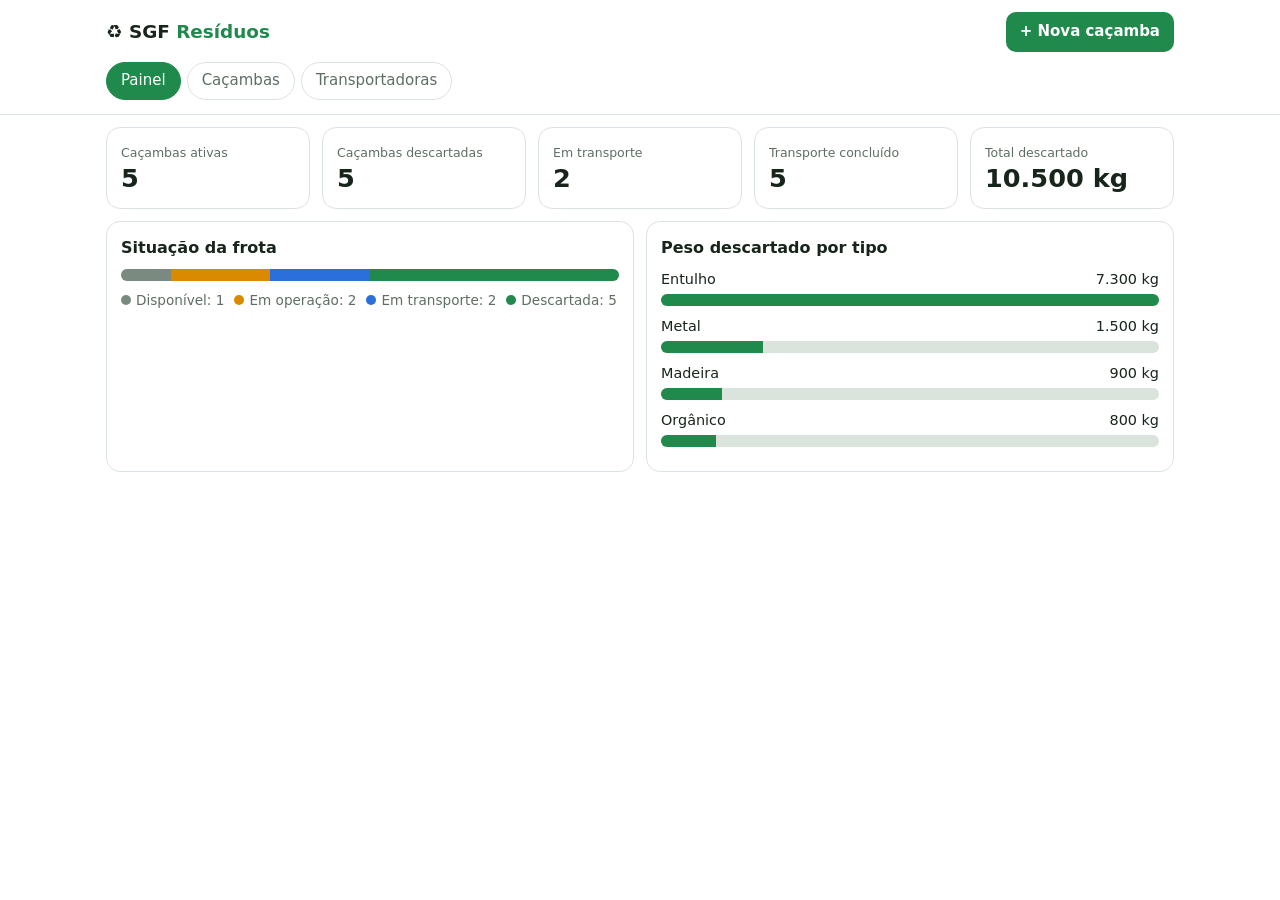
==== index.html @ 96d8da7a "Rename index_html to index.html" ====
<!DOCTYPE html>
<html lang="pt-BR">
<head>
<meta charset="UTF-8">
<meta name="viewport" content="width=device-width, initial-scale=1, viewport-fit=cover">
<title>SGF Resíduos – Rastreio e Descarte</title>
<style>
:root{--bg:#ffffff;color-scheme:light;--card:#fff;--tx:#17251b;--mu:#5d6f62;--bd:#dbe4dc;--pr:#1f8a4c;--pr2:#f1f3f2;--wa:#d98a00;--in:#2a6fdb;--er:#c0392b;--gr:#7b8a80;
box-sizing:border-box;padding-top:env(safe-area-inset-top,0px);padding-bottom:env(safe-area-inset-bottom,0px)}
html{scroll-padding-top:env(safe-area-inset-top,0px)}
*{box-sizing:border-box}
body{margin:0;background:var(--bg);color:var(--tx);font:15px/1.45 system-ui,-apple-system,"Segoe UI",Roboto,sans-serif}
header{position:sticky;top:env(safe-area-inset-top,0px);z-index:5;background:var(--bg);border-bottom:1px solid var(--bd)}
.wrap{max-width:1100px;margin:0 auto;padding:12px 16px}
.top{display:flex;align-items:center;justify-content:space-between;gap:8px}
h1{font-size:1.15rem;margin:0}h1 span{color:var(--pr)}
h2{font-size:1rem;margin:0 0 10px}
nav{display:flex;gap:6px;overflow-x:auto;margin-top:10px;padding-bottom:2px}
nav button{white-space:nowrap;background:none;border:1px solid var(--bd);color:var(--mu);padding:7px 14px;border-radius:99px;cursor:pointer;font:inherit}
nav button.on{background:var(--pr);border-color:var(--pr);color:#fff}
button,input,select{font:inherit;color:inherit}
.btn{background:var(--pr);color:#fff;border:0;padding:9px 14px;border-radius:10px;cursor:pointer;font-weight:600}
.btn.sec{background:var(--pr2);color:var(--pr)}
.btn.sm{padding:6px 10px;font-size:.85rem}
.grid{display:grid;gap:12px}
.kpis{grid-template-columns:repeat(auto-fit,minmax(150px,1fr))}
.card{background:var(--card);border:1px solid var(--bd);border-radius:14px;padding:14px}
.kpi b{display:block;font-size:1.6rem;line-height:1.2}.kpi small{color:var(--mu)}
.two{grid-template-columns:repeat(auto-fit,minmax(300px,1fr));margin-top:12px}
.bar{height:12px;border-radius:99px;background:var(--bd);overflow:hidden;display:flex}
.bar i{display:block;height:100%}
.row{margin:10px 0}.row .l{display:flex;justify-content:space-between;font-size:.9rem;margin-bottom:4px}
.leg{display:flex;flex-wrap:wrap;gap:10px;font-size:.85rem;color:var(--mu);margin-top:10px}
.dot{display:inline-block;width:10px;height:10px;border-radius:50%;margin-right:5px}
.s0{background:var(--gr)}.s1{background:var(--wa)}.s2{background:var(--in)}.s3{background:var(--pr)}
.filters{display:grid;gap:8px;grid-template-columns:repeat(auto-fit,minmax(150px,1fr));margin-bottom:12px}
input,select{background:var(--card);border:1px solid var(--bd);border-radius:10px;padding:9px 10px;width:100%}
.list{grid-template-columns:repeat(auto-fill,minmax(300px,1fr))}
.ch{display:flex;justify-content:space-between;align-items:start;gap:8px}
.tag{font-size:.75rem;padding:2px 9px;border-radius:99px;color:#fff;white-space:nowrap}
.meta{color:var(--mu);font-size:.88rem;margin:6px 0}
.steps{display:flex;gap:4px;margin:10px 0}.steps i{flex:1;height:5px;border-radius:9px;background:var(--bd)}
.acts{display:flex;gap:8px;flex-wrap:wrap}
dialog{border:1px solid var(--bd);border-radius:16px;background:var(--card);color:var(--tx);padding:18px;width:min(440px,92vw)}
dialog::backdrop{background:#0008}
input[type=number]{-moz-appearance:textfield;appearance:textfield}
input::-webkit-outer-spin-button,input::-webkit-inner-spin-button{-webkit-appearance:none;margin:0}
label{display:block;font-size:.85rem;color:var(--mu);margin:10px 0 4px}
.empty{color:var(--mu);text-align:center;padding:30px}
.hist{font-size:.85rem;color:var(--mu);margin:8px 0 0;padding-left:18px}
</style>
</head>
<body>
<header><div class="wrap">
  <div class="top"><h1>♻️ SGF <span>Resíduos</span></h1><button class="btn" id="add">+ Nova caçamba</button></div>
  <nav id="tabs"></nav>
</div></header>
<main class="wrap" id="app"></main>

<dialog id="dNew"><h2>Nova caçamba</h2>
  <label>Transportadora</label><select id="nCar"></select>
  <label>Obra / cliente</label><input id="nObra" placeholder="Ex.: Obra Residencial Vila Verde">
  <label>Tipo de resíduo</label><select id="nTipo"></select>
  <div class="acts" style="margin-top:16px"><button class="btn" id="nOk">Cadastrar</button><button class="btn sec" data-close>Cancelar</button></div>
</dialog>

<dialog id="dCar"><h2>Nova transportadora</h2>
  <label>Nome da transportadora</label><input id="cNome" placeholder="Ex.: Transportes Bahia Ambiental" maxlength="60">
  <div class="meta" id="cErr" style="color:var(--er)"></div>
  <div class="acts" style="margin-top:16px"><button class="btn" id="cOk">Cadastrar</button><button class="btn sec" data-close>Cancelar</button></div>
</dialog>

<dialog id="dDes"><h2>Registrar descarte</h2><p class="meta" id="dInfo"></p>
  <label>Peso total (kg)</label><input id="dPeso" type="number" min="1">
  <label>Destino final</label><select id="dDest"></select>
  <div class="acts" style="margin-top:16px"><button class="btn" id="dOk">Confirmar</button><button class="btn sec" data-close>Cancelar</button></div>
</dialog>

<script>
const ST=["Disponível","Em operação","Em transporte","Descartada"];
const NEXT=["Iniciar operação","Solicitar retirada","Registrar descarte"];
const CKEY="sgf-residuos-transportadoras-v1";
function loadCars(){try{const r=JSON.parse(localStorage.getItem(CKEY));if(Array.isArray(r)&&r.length)return r}catch(e){}return ["EcoTrans","LimpaFácil","CaçambaRápida","VerdeLog"]}
let CARS=loadCars();
const TIPOS=["Entulho","Madeira","Metal","Plástico","Papel","Orgânico"];
const DEST={"Reciclagem":1,"Reuso":1,"Aterro Classe A":0,"Aterro sanitário":0,"Coprocessamento":0.5};
const CO2=0.4; // kg CO2e evitado por kg reciclado (estimativa)
const KEY="sgf-residuos-v1";
let tab="painel",cur=null,data=load();

function seed(){
  const d=n=>new Date(Date.now()-n*864e5).toISOString();
  const mk=(i,c,o,t,v,s,p,de,days)=>({id:"CX-"+(100+i),carrier:c,obra:o,tipo:t,vol:v,status:s,peso:p||0,destino:de||"",
    hist:ST.slice(0,ST.indexOf(s)+1).map((x,k)=>({s:x,d:d(days-k*2)}))});
  return [
    mk(1,CARS[0],"Residencial Vila Verde","Entulho",5,"Descartada",3200,"Reciclagem",12),
    mk(2,CARS[0],"Shopping Norte","Madeira",7,"Descartada",900,"Reuso",10),
    mk(3,CARS[1],"Ed. Aurora","Entulho",5,"Descartada",4100,"Aterro Classe A",9),
    mk(4,CARS[1],"Reforma Escola Municipal","Metal",4,"Descartada",1500,"Reciclagem",8),
    mk(5,CARS[2],"Condomínio Bosque","Plástico",7,"Em transporte",0,"",4),
    mk(6,CARS[2],"Galpão Logístico","Papel",5,"Em operação",0,"",3),
    mk(7,CARS[3],"Hospital Central","Orgânico",4,"Descartada",800,"Coprocessamento",6),
    mk(8,CARS[3],"Ed. Aurora","Entulho",5,"Em operação",0,"",2),
    mk(9,CARS[0],"Praça das Flores","Madeira",5,"Disponível",0,"",0),
    mk(10,CARS[1],"Residencial Vila Verde","Metal",7,"Em transporte",0,"",2)
  ];
}
function load(){try{const r=localStorage.getItem(KEY);if(r){const d=JSON.parse(r);d.forEach(c=>{if(c.status==="Em obra")c.status="Em operação";(c.hist||[]).forEach(h=>{if(h.s==="Em obra")h.s="Em operação"})});return d}}catch(e){}return seed()}
function save(){try{localStorage.setItem(KEY,JSON.stringify(data))}catch(e){}}
const $=s=>document.querySelector(s);
const esc=s=>String(s).replace(/[&<>"']/g,c=>({"&":"&amp;","<":"&lt;",">":"&gt;",'"':"&quot;","'":"&#39;"}[c]));
const fmt=n=>Math.round(n).toLocaleString("pt-BR");
const dt=i=>new Date(i).toLocaleDateString("pt-BR");
const opts=(a,sel)=>a.map(x=>`<option${x===sel?" selected":""}>${esc(x)}</option>`).join("");

function stats(list){
  const done=list.filter(c=>c.status==="Descartada");
  const peso=done.reduce((a,c)=>a+c.peso,0);
  const rec=done.reduce((a,c)=>a+c.peso*(DEST[c.destino]||0),0);
  return{total:list.length,ativas:list.filter(c=>c.status!=="Descartada").length,transp:list.filter(c=>c.status==="Em transporte").length,done:done.length,peso,rec,taxa:peso?rec/peso*100:0,co2:rec*CO2};
}

const TABS=[["painel","Painel"],["cacambas","Caçambas"],["transp","Transportadoras"]];
function renderTabs(){$("#tabs").innerHTML=TABS.map(([k,n])=>`<button class="${k===tab?"on":""}" data-tab="${k}">${n}</button>`).join("")}

function painel(){
  const s=stats(data),cnt=ST.map(x=>data.filter(c=>c.status===x).length);
  const byT=TIPOS.map(t=>[t,data.filter(c=>c.status==="Descartada"&&c.tipo===t).reduce((a,c)=>a+c.peso,0)]).filter(x=>x[1]).sort((a,b)=>b[1]-a[1]);
  const max=byT.length?byT[0][1]:1;
  return `<div class="grid kpis">
    <div class="card kpi"><small>Caçambas ativas</small><b>${s.ativas}</b></div>
    <div class="card kpi"><small>Caçambas descartadas</small><b>${s.done}</b></div>
    <div class="card kpi"><small>Em transporte</small><b>${s.transp}</b></div>
    <div class="card kpi"><small>Transporte concluído</small><b>${s.done}</b></div>
    <div class="card kpi"><small>Total descartado</small><b>${fmt(s.peso)} kg</b></div>
  </div>
  <div class="grid two">
    <div class="card"><h2>Situação da frota</h2>
      <div class="bar">${cnt.map((n,i)=>`<i class="s${i}" style="width:${n/data.length*100}%"></i>`).join("")}</div>
      <div class="leg">${ST.map((x,i)=>`<span><span class="dot s${i}"></span>${x}: ${cnt[i]}</span>`).join("")}</div></div>
    <div class="card"><h2>Peso descartado por tipo</h2>
      ${byT.map(([t,p])=>`<div class="row"><div class="l"><span>${t}</span><span>${fmt(p)} kg</span></div><div class="bar"><i class="s3" style="width:${p/max*100}%"></i></div></div>`).join("")||'<div class="empty">Sem descartes</div>'}</div>
  </div>`;
}

function cacambas(){
  const f=window.F||(window.F={q:"",st:"",car:""});
  const list=data.filter(c=>(!f.st||c.status===f.st)&&(!f.car||c.carrier===f.car)&&(!f.q||(c.id+c.obra+c.tipo).toLowerCase().includes(f.q.toLowerCase())));
  return `<div class="filters">
    <input id="fq" placeholder="Buscar código, obra ou resíduo" value="${esc(f.q)}">
    <select id="fs"><option value="">Todos os status</option>${opts(ST,f.st)}</select>
    <select id="fc"><option value="">Todas as transportadoras</option>${opts(CARS,f.car)}</select></div>
  <div class="grid list">${list.map(card).join("")||'<div class="empty">Nenhuma caçamba encontrada.</div>'}</div>`;
}
function card(c){
  const i=ST.indexOf(c.status);
  return `<div class="card"><div class="ch"><div><b>${c.id}</b> · ${esc(c.tipo)}<div class="meta">${esc(c.obra)}</div></div><span class="tag s${i}">${c.status}</span></div>
  <div class="meta">🚚 ${esc(c.carrier)}${c.peso?` · ${fmt(c.peso)} kg → ${esc(c.destino)}`:""}</div>
  <div class="steps">${ST.map((_,k)=>`<i class="${k<=i?"s"+i:""}"></i>`).join("")}</div>
  <div class="acts">${i<3?`<button class="btn sm" data-next="${c.id}">${NEXT[i]}</button>`:""}<button class="btn sm sec" data-h="${c.id}">Histórico</button></div>
  <ul class="hist" id="h-${c.id}" hidden>${c.hist.map(h=>`<li>${h.s} – ${dt(h.d)}</li>`).join("")}</ul></div>`;
}

function transp(){
  return `<div class="acts" style="margin-bottom:12px"><button class="btn" data-addcar>+ Nova transportadora</button></div><div class="grid list">${CARS.map(n=>{
    const l=data.filter(c=>c.carrier===n),s=stats(l);
    return `<div class="card"><h2>🚚 ${esc(n)}</h2>
    <div class="meta">${s.total} caçambas · ${s.ativas} ativas · ${s.done} descartadas</div>
    <div class="meta">Em transporte: <b>${s.transp}</b><br>Transporte concluído: <b>${s.done}</b><br>Total descartado: <b>${fmt(s.peso)} kg</b></div></div>`}).join("")}</div>`;
}

function render(){renderTabs();$("#app").innerHTML=({painel,cacambas,transp})[tab]()}

document.addEventListener("click",e=>{
  const t=e.target.closest("[data-tab],[data-next],[data-h],[data-close],[data-addcar]");if(!t)return;
  if(t.dataset.addcar!==undefined){$("#cNome").value="";$("#cErr").textContent="";$("#dCar").showModal();$("#cNome").focus()}
  else if(t.dataset.tab){tab=t.dataset.tab;render()}
  else if(t.dataset.close!==undefined)t.closest("dialog").close();
  else if(t.dataset.h){const u=$("#h-"+t.dataset.h);u.hidden=!u.hidden}
  else if(t.dataset.next){
    cur=data.find(c=>c.id===t.dataset.next);
    if(cur.status==="Em transporte"){$("#dInfo").textContent=`${cur.id} · ${cur.carrier} · ${cur.tipo}`;$("#dPeso").value="";$("#dDest").innerHTML=opts(Object.keys(DEST));$("#dDes").showModal()}
    else advance()
  }
});
document.addEventListener("input",e=>{
  const id=e.target.id;if(!["fq","fs","fc"].includes(id))return;
  F.q=$("#fq").value;F.st=$("#fs").value;F.car=$("#fc").value;
  const p=e.target.selectionStart;render();const n=$("#"+id);n.focus();if(p!=null&&n.setSelectionRange&&n.tagName==="INPUT")n.setSelectionRange(p,p)
});
function advance(extra){
  cur.status=ST[ST.indexOf(cur.status)+1];Object.assign(cur,extra||{});
  cur.hist.push({s:cur.status,d:new Date().toISOString()});save();render()
}
$("#dOk").onclick=()=>{
  const p=+$("#dPeso").value;if(!(p>0)){$("#dPeso").focus();return}
  $("#dDes").close();advance({peso:p,destino:$("#dDest").value})
};
function addCar(){
  const n=$("#cNome").value.trim();
  if(!n){$("#cErr").textContent="Informe o nome da transportadora.";return}
  if(CARS.some(c=>c.toLowerCase()===n.toLowerCase())){$("#cErr").textContent="Essa transportadora já está cadastrada.";return}
  CARS.push(n);try{localStorage.setItem(CKEY,JSON.stringify(CARS))}catch(e){}
  $("#dCar").close();render()
}
$("#cOk").onclick=addCar;
$("#cNome").addEventListener("keydown",e=>{if(e.key==="Enter")addCar()});
$("#add").onclick=()=>{$("#nCar").innerHTML=opts(CARS);$("#nTipo").innerHTML=opts(TIPOS);$("#nObra").value="";$("#dNew").showModal()};
$("#nOk").onclick=()=>{
  const o=$("#nObra").value.trim();if(!o){$("#nObra").focus();return}
  const n=Math.max(99,...data.map(c=>+c.id.slice(3)))+1;
  data.unshift({id:"CX-"+n,carrier:$("#nCar").value,obra:o,tipo:$("#nTipo").value,status:"Disponível",peso:0,destino:"",hist:[{s:"Disponível",d:new Date().toISOString()}]});
  save();$("#dNew").close();tab="cacambas";render()
};
render();
</script>
</body>
</html>
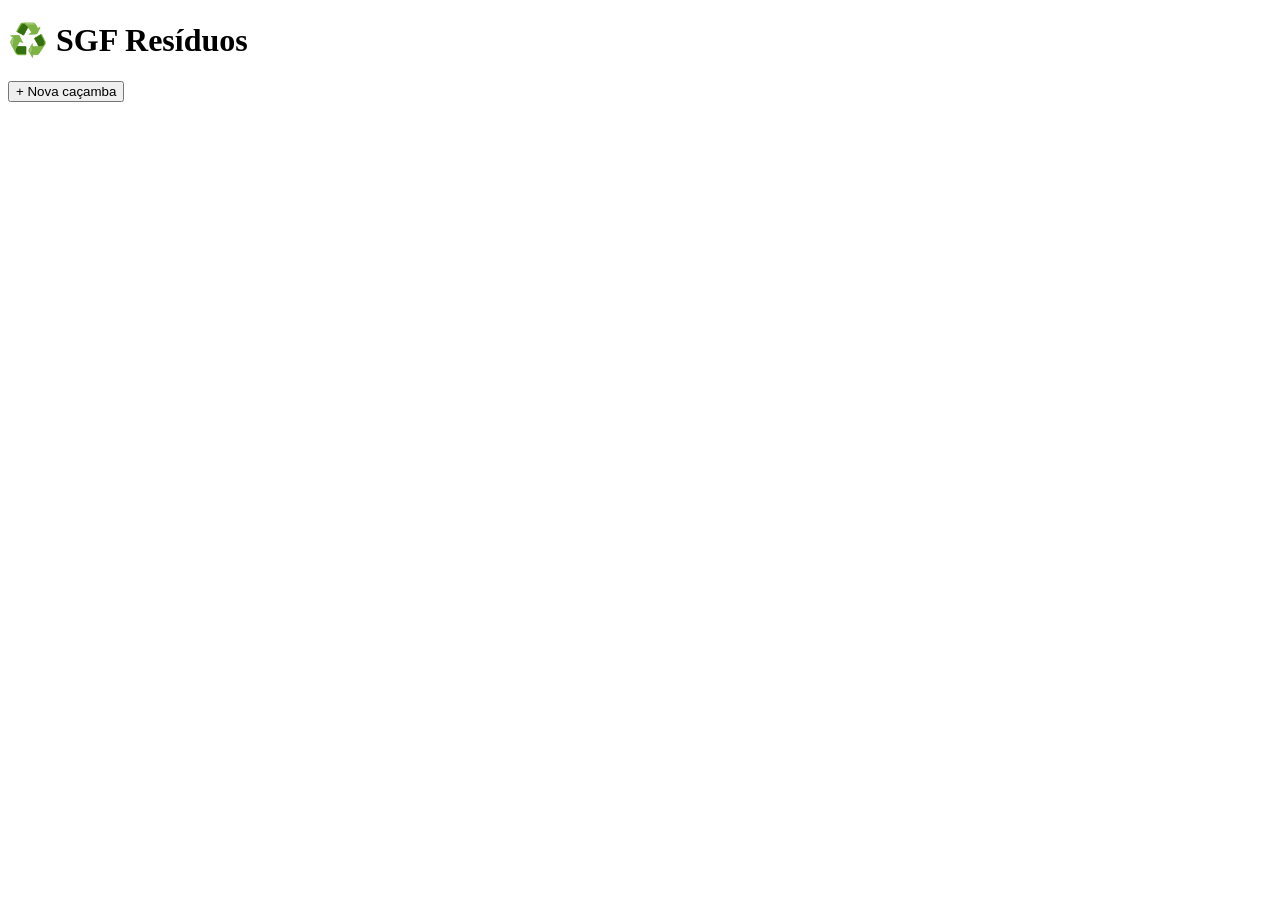
==== commit c60aeddd: "Rename main/index.html to index.html" ====
--- a/index.html
+++ b/index.html
@@ -3,51 +3,11 @@
 <head>
 <meta charset="UTF-8">
 <meta name="viewport" content="width=device-width, initial-scale=1, viewport-fit=cover">
+<link rel="stylesheet" href="style.css">
+
 <title>SGF Resíduos – Rastreio e Descarte</title>
 <style>
-:root{--bg:#ffffff;color-scheme:light;--card:#fff;--tx:#17251b;--mu:#5d6f62;--bd:#dbe4dc;--pr:#1f8a4c;--pr2:#f1f3f2;--wa:#d98a00;--in:#2a6fdb;--er:#c0392b;--gr:#7b8a80;
-box-sizing:border-box;padding-top:env(safe-area-inset-top,0px);padding-bottom:env(safe-area-inset-bottom,0px)}
-html{scroll-padding-top:env(safe-area-inset-top,0px)}
-*{box-sizing:border-box}
-body{margin:0;background:var(--bg);color:var(--tx);font:15px/1.45 system-ui,-apple-system,"Segoe UI",Roboto,sans-serif}
-header{position:sticky;top:env(safe-area-inset-top,0px);z-index:5;background:var(--bg);border-bottom:1px solid var(--bd)}
-.wrap{max-width:1100px;margin:0 auto;padding:12px 16px}
-.top{display:flex;align-items:center;justify-content:space-between;gap:8px}
-h1{font-size:1.15rem;margin:0}h1 span{color:var(--pr)}
-h2{font-size:1rem;margin:0 0 10px}
-nav{display:flex;gap:6px;overflow-x:auto;margin-top:10px;padding-bottom:2px}
-nav button{white-space:nowrap;background:none;border:1px solid var(--bd);color:var(--mu);padding:7px 14px;border-radius:99px;cursor:pointer;font:inherit}
-nav button.on{background:var(--pr);border-color:var(--pr);color:#fff}
-button,input,select{font:inherit;color:inherit}
-.btn{background:var(--pr);color:#fff;border:0;padding:9px 14px;border-radius:10px;cursor:pointer;font-weight:600}
-.btn.sec{background:var(--pr2);color:var(--pr)}
-.btn.sm{padding:6px 10px;font-size:.85rem}
-.grid{display:grid;gap:12px}
-.kpis{grid-template-columns:repeat(auto-fit,minmax(150px,1fr))}
-.card{background:var(--card);border:1px solid var(--bd);border-radius:14px;padding:14px}
-.kpi b{display:block;font-size:1.6rem;line-height:1.2}.kpi small{color:var(--mu)}
-.two{grid-template-columns:repeat(auto-fit,minmax(300px,1fr));margin-top:12px}
-.bar{height:12px;border-radius:99px;background:var(--bd);overflow:hidden;display:flex}
-.bar i{display:block;height:100%}
-.row{margin:10px 0}.row .l{display:flex;justify-content:space-between;font-size:.9rem;margin-bottom:4px}
-.leg{display:flex;flex-wrap:wrap;gap:10px;font-size:.85rem;color:var(--mu);margin-top:10px}
-.dot{display:inline-block;width:10px;height:10px;border-radius:50%;margin-right:5px}
-.s0{background:var(--gr)}.s1{background:var(--wa)}.s2{background:var(--in)}.s3{background:var(--pr)}
-.filters{display:grid;gap:8px;grid-template-columns:repeat(auto-fit,minmax(150px,1fr));margin-bottom:12px}
-input,select{background:var(--card);border:1px solid var(--bd);border-radius:10px;padding:9px 10px;width:100%}
-.list{grid-template-columns:repeat(auto-fill,minmax(300px,1fr))}
-.ch{display:flex;justify-content:space-between;align-items:start;gap:8px}
-.tag{font-size:.75rem;padding:2px 9px;border-radius:99px;color:#fff;white-space:nowrap}
-.meta{color:var(--mu);font-size:.88rem;margin:6px 0}
-.steps{display:flex;gap:4px;margin:10px 0}.steps i{flex:1;height:5px;border-radius:9px;background:var(--bd)}
-.acts{display:flex;gap:8px;flex-wrap:wrap}
-dialog{border:1px solid var(--bd);border-radius:16px;background:var(--card);color:var(--tx);padding:18px;width:min(440px,92vw)}
-dialog::backdrop{background:#0008}
-input[type=number]{-moz-appearance:textfield;appearance:textfield}
-input::-webkit-outer-spin-button,input::-webkit-inner-spin-button{-webkit-appearance:none;margin:0}
-label{display:block;font-size:.85rem;color:var(--mu);margin:10px 0 4px}
-.empty{color:var(--mu);text-align:center;padding:30px}
-.hist{font-size:.85rem;color:var(--mu);margin:8px 0 0;padding-left:18px}
+
 </style>
 </head>
 <body>
@@ -76,143 +36,7 @@
   <div class="acts" style="margin-top:16px"><button class="btn" id="dOk">Confirmar</button><button class="btn sec" data-close>Cancelar</button></div>
 </dialog>
 
-<script>
-const ST=["Disponível","Em operação","Em transporte","Descartada"];
-const NEXT=["Iniciar operação","Solicitar retirada","Registrar descarte"];
-const CKEY="sgf-residuos-transportadoras-v1";
-function loadCars(){try{const r=JSON.parse(localStorage.getItem(CKEY));if(Array.isArray(r)&&r.length)return r}catch(e){}return ["EcoTrans","LimpaFácil","CaçambaRápida","VerdeLog"]}
-let CARS=loadCars();
-const TIPOS=["Entulho","Madeira","Metal","Plástico","Papel","Orgânico"];
-const DEST={"Reciclagem":1,"Reuso":1,"Aterro Classe A":0,"Aterro sanitário":0,"Coprocessamento":0.5};
-const CO2=0.4; // kg CO2e evitado por kg reciclado (estimativa)
-const KEY="sgf-residuos-v1";
-let tab="painel",cur=null,data=load();
+<script src="index.js"></script>
 
-function seed(){
-  const d=n=>new Date(Date.now()-n*864e5).toISOString();
-  const mk=(i,c,o,t,v,s,p,de,days)=>({id:"CX-"+(100+i),carrier:c,obra:o,tipo:t,vol:v,status:s,peso:p||0,destino:de||"",
-    hist:ST.slice(0,ST.indexOf(s)+1).map((x,k)=>({s:x,d:d(days-k*2)}))});
-  return [
-    mk(1,CARS[0],"Residencial Vila Verde","Entulho",5,"Descartada",3200,"Reciclagem",12),
-    mk(2,CARS[0],"Shopping Norte","Madeira",7,"Descartada",900,"Reuso",10),
-    mk(3,CARS[1],"Ed. Aurora","Entulho",5,"Descartada",4100,"Aterro Classe A",9),
-    mk(4,CARS[1],"Reforma Escola Municipal","Metal",4,"Descartada",1500,"Reciclagem",8),
-    mk(5,CARS[2],"Condomínio Bosque","Plástico",7,"Em transporte",0,"",4),
-    mk(6,CARS[2],"Galpão Logístico","Papel",5,"Em operação",0,"",3),
-    mk(7,CARS[3],"Hospital Central","Orgânico",4,"Descartada",800,"Coprocessamento",6),
-    mk(8,CARS[3],"Ed. Aurora","Entulho",5,"Em operação",0,"",2),
-    mk(9,CARS[0],"Praça das Flores","Madeira",5,"Disponível",0,"",0),
-    mk(10,CARS[1],"Residencial Vila Verde","Metal",7,"Em transporte",0,"",2)
-  ];
-}
-function load(){try{const r=localStorage.getItem(KEY);if(r){const d=JSON.parse(r);d.forEach(c=>{if(c.status==="Em obra")c.status="Em operação";(c.hist||[]).forEach(h=>{if(h.s==="Em obra")h.s="Em operação"})});return d}}catch(e){}return seed()}
-function save(){try{localStorage.setItem(KEY,JSON.stringify(data))}catch(e){}}
-const $=s=>document.querySelector(s);
-const esc=s=>String(s).replace(/[&<>"']/g,c=>({"&":"&amp;","<":"&lt;",">":"&gt;",'"':"&quot;","'":"&#39;"}[c]));
-const fmt=n=>Math.round(n).toLocaleString("pt-BR");
-const dt=i=>new Date(i).toLocaleDateString("pt-BR");
-const opts=(a,sel)=>a.map(x=>`<option${x===sel?" selected":""}>${esc(x)}</option>`).join("");
-
-function stats(list){
-  const done=list.filter(c=>c.status==="Descartada");
-  const peso=done.reduce((a,c)=>a+c.peso,0);
-  const rec=done.reduce((a,c)=>a+c.peso*(DEST[c.destino]||0),0);
-  return{total:list.length,ativas:list.filter(c=>c.status!=="Descartada").length,transp:list.filter(c=>c.status==="Em transporte").length,done:done.length,peso,rec,taxa:peso?rec/peso*100:0,co2:rec*CO2};
-}
-
-const TABS=[["painel","Painel"],["cacambas","Caçambas"],["transp","Transportadoras"]];
-function renderTabs(){$("#tabs").innerHTML=TABS.map(([k,n])=>`<button class="${k===tab?"on":""}" data-tab="${k}">${n}</button>`).join("")}
-
-function painel(){
-  const s=stats(data),cnt=ST.map(x=>data.filter(c=>c.status===x).length);
-  const byT=TIPOS.map(t=>[t,data.filter(c=>c.status==="Descartada"&&c.tipo===t).reduce((a,c)=>a+c.peso,0)]).filter(x=>x[1]).sort((a,b)=>b[1]-a[1]);
-  const max=byT.length?byT[0][1]:1;
-  return `<div class="grid kpis">
-    <div class="card kpi"><small>Caçambas ativas</small><b>${s.ativas}</b></div>
-    <div class="card kpi"><small>Caçambas descartadas</small><b>${s.done}</b></div>
-    <div class="card kpi"><small>Em transporte</small><b>${s.transp}</b></div>
-    <div class="card kpi"><small>Transporte concluído</small><b>${s.done}</b></div>
-    <div class="card kpi"><small>Total descartado</small><b>${fmt(s.peso)} kg</b></div>
-  </div>
-  <div class="grid two">
-    <div class="card"><h2>Situação da frota</h2>
-      <div class="bar">${cnt.map((n,i)=>`<i class="s${i}" style="width:${n/data.length*100}%"></i>`).join("")}</div>
-      <div class="leg">${ST.map((x,i)=>`<span><span class="dot s${i}"></span>${x}: ${cnt[i]}</span>`).join("")}</div></div>
-    <div class="card"><h2>Peso descartado por tipo</h2>
-      ${byT.map(([t,p])=>`<div class="row"><div class="l"><span>${t}</span><span>${fmt(p)} kg</span></div><div class="bar"><i class="s3" style="width:${p/max*100}%"></i></div></div>`).join("")||'<div class="empty">Sem descartes</div>'}</div>
-  </div>`;
-}
-
-function cacambas(){
-  const f=window.F||(window.F={q:"",st:"",car:""});
-  const list=data.filter(c=>(!f.st||c.status===f.st)&&(!f.car||c.carrier===f.car)&&(!f.q||(c.id+c.obra+c.tipo).toLowerCase().includes(f.q.toLowerCase())));
-  return `<div class="filters">
-    <input id="fq" placeholder="Buscar código, obra ou resíduo" value="${esc(f.q)}">
-    <select id="fs"><option value="">Todos os status</option>${opts(ST,f.st)}</select>
-    <select id="fc"><option value="">Todas as transportadoras</option>${opts(CARS,f.car)}</select></div>
-  <div class="grid list">${list.map(card).join("")||'<div class="empty">Nenhuma caçamba encontrada.</div>'}</div>`;
-}
-function card(c){
-  const i=ST.indexOf(c.status);
-  return `<div class="card"><div class="ch"><div><b>${c.id}</b> · ${esc(c.tipo)}<div class="meta">${esc(c.obra)}</div></div><span class="tag s${i}">${c.status}</span></div>
-  <div class="meta">🚚 ${esc(c.carrier)}${c.peso?` · ${fmt(c.peso)} kg → ${esc(c.destino)}`:""}</div>
-  <div class="steps">${ST.map((_,k)=>`<i class="${k<=i?"s"+i:""}"></i>`).join("")}</div>
-  <div class="acts">${i<3?`<button class="btn sm" data-next="${c.id}">${NEXT[i]}</button>`:""}<button class="btn sm sec" data-h="${c.id}">Histórico</button></div>
-  <ul class="hist" id="h-${c.id}" hidden>${c.hist.map(h=>`<li>${h.s} – ${dt(h.d)}</li>`).join("")}</ul></div>`;
-}
-
-function transp(){
-  return `<div class="acts" style="margin-bottom:12px"><button class="btn" data-addcar>+ Nova transportadora</button></div><div class="grid list">${CARS.map(n=>{
-    const l=data.filter(c=>c.carrier===n),s=stats(l);
-    return `<div class="card"><h2>🚚 ${esc(n)}</h2>
-    <div class="meta">${s.total} caçambas · ${s.ativas} ativas · ${s.done} descartadas</div>
-    <div class="meta">Em transporte: <b>${s.transp}</b><br>Transporte concluído: <b>${s.done}</b><br>Total descartado: <b>${fmt(s.peso)} kg</b></div></div>`}).join("")}</div>`;
-}
-
-function render(){renderTabs();$("#app").innerHTML=({painel,cacambas,transp})[tab]()}
-
-document.addEventListener("click",e=>{
-  const t=e.target.closest("[data-tab],[data-next],[data-h],[data-close],[data-addcar]");if(!t)return;
-  if(t.dataset.addcar!==undefined){$("#cNome").value="";$("#cErr").textContent="";$("#dCar").showModal();$("#cNome").focus()}
-  else if(t.dataset.tab){tab=t.dataset.tab;render()}
-  else if(t.dataset.close!==undefined)t.closest("dialog").close();
-  else if(t.dataset.h){const u=$("#h-"+t.dataset.h);u.hidden=!u.hidden}
-  else if(t.dataset.next){
-    cur=data.find(c=>c.id===t.dataset.next);
-    if(cur.status==="Em transporte"){$("#dInfo").textContent=`${cur.id} · ${cur.carrier} · ${cur.tipo}`;$("#dPeso").value="";$("#dDest").innerHTML=opts(Object.keys(DEST));$("#dDes").showModal()}
-    else advance()
-  }
-});
-document.addEventListener("input",e=>{
-  const id=e.target.id;if(!["fq","fs","fc"].includes(id))return;
-  F.q=$("#fq").value;F.st=$("#fs").value;F.car=$("#fc").value;
-  const p=e.target.selectionStart;render();const n=$("#"+id);n.focus();if(p!=null&&n.setSelectionRange&&n.tagName==="INPUT")n.setSelectionRange(p,p)
-});
-function advance(extra){
-  cur.status=ST[ST.indexOf(cur.status)+1];Object.assign(cur,extra||{});
-  cur.hist.push({s:cur.status,d:new Date().toISOString()});save();render()
-}
-$("#dOk").onclick=()=>{
-  const p=+$("#dPeso").value;if(!(p>0)){$("#dPeso").focus();return}
-  $("#dDes").close();advance({peso:p,destino:$("#dDest").value})
-};
-function addCar(){
-  const n=$("#cNome").value.trim();
-  if(!n){$("#cErr").textContent="Informe o nome da transportadora.";return}
-  if(CARS.some(c=>c.toLowerCase()===n.toLowerCase())){$("#cErr").textContent="Essa transportadora já está cadastrada.";return}
-  CARS.push(n);try{localStorage.setItem(CKEY,JSON.stringify(CARS))}catch(e){}
-  $("#dCar").close();render()
-}
-$("#cOk").onclick=addCar;
-$("#cNome").addEventListener("keydown",e=>{if(e.key==="Enter")addCar()});
-$("#add").onclick=()=>{$("#nCar").innerHTML=opts(CARS);$("#nTipo").innerHTML=opts(TIPOS);$("#nObra").value="";$("#dNew").showModal()};
-$("#nOk").onclick=()=>{
-  const o=$("#nObra").value.trim();if(!o){$("#nObra").focus();return}
-  const n=Math.max(99,...data.map(c=>+c.id.slice(3)))+1;
-  data.unshift({id:"CX-"+n,carrier:$("#nCar").value,obra:o,tipo:$("#nTipo").value,status:"Disponível",peso:0,destino:"",hist:[{s:"Disponível",d:new Date().toISOString()}]});
-  save();$("#dNew").close();tab="cacambas";render()
-};
-render();
-</script>
 </body>
 </html>
